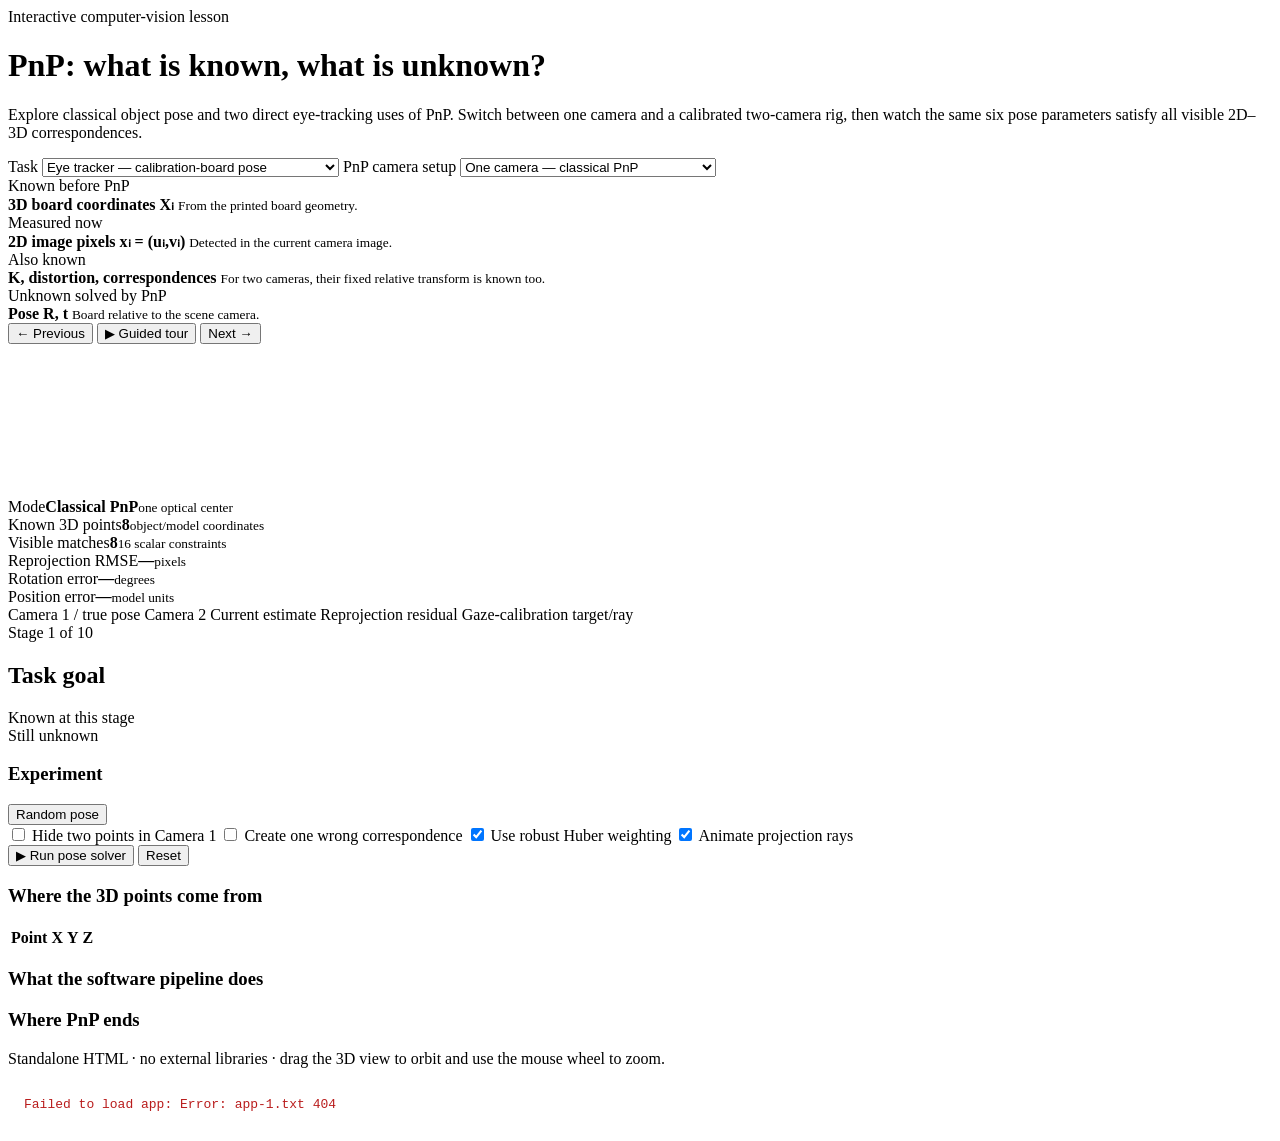
==== index.html @ 197771dc "Publish PnP Explorer website" ====
<!doctype html>
<html lang="en">
<head>
  <meta charset="utf-8" />
  <meta name="viewport" content="width=device-width,initial-scale=1" />
  <title>PnP Explorer — Classical and Eye-Tracking Tasks</title>
  <link rel="stylesheet" href="style.css">
</head>
<body>
  <div class="app">
    <header class="hero">
      <div>
        <span class="eyebrow">Interactive computer-vision lesson</span>
        <h1>PnP: what is known, what is unknown?</h1>
        <p class="lead">Explore classical object pose and two direct eye-tracking uses of PnP. Switch between one camera and a calibrated two-camera rig, then watch the same six pose parameters satisfy all visible 2D–3D correspondences.</p>
      </div>
      <div class="selector-grid">
        <label class="field">Task
          <select id="taskSelect">
            <option value="generic">Classical PnP — known 3D object</option>
            <option value="eyeBoard" selected>Eye tracker — calibration-board pose</option>
            <option value="headPose">Eye tracker — head pose from face landmarks</option>
          </select>
        </label>
        <label class="field">PnP camera setup
          <select id="cameraSelect">
            <option value="1" selected>One camera — classical PnP</option>
            <option value="2">Two calibrated cameras — joint rig PnP</option>
          </select>
        </label>
        <div id="cameraMeaning" class="mode-note"></div>
      </div>
    </header>

    <section class="truth-strip" aria-label="Known and unknown quantities">
      <article class="truth-card" style="--accent:var(--blue)">
        <div class="label">Known before PnP</div>
        <strong id="known3DStrip">3D board coordinates Xᵢ</strong>
        <small id="known3DSource">From the printed board geometry.</small>
      </article>
      <article class="truth-card" style="--accent:var(--purple)">
        <div class="label">Measured now</div>
        <strong>2D image pixels xᵢ = (uᵢ,vᵢ)</strong>
        <small>Detected in the current camera image.</small>
      </article>
      <article class="truth-card" style="--accent:var(--orange)">
        <div class="label">Also known</div>
        <strong>K, distortion, correspondences</strong>
        <small id="rigKnownStrip">For two cameras, their fixed relative transform is known too.</small>
      </article>
      <article class="truth-card" style="--accent:var(--green)">
        <div class="label">Unknown solved by PnP</div>
        <strong>Pose R, t</strong>
        <small id="unknownStrip">Board relative to the scene camera.</small>
      </article>
    </section>

    <section class="stage-shell">
      <div id="stageTabs" class="stage-tabs" aria-label="Explanation stages"></div>
      <div class="nav-buttons">
        <button id="prevBtn" class="btn small" type="button">← Previous</button>
        <button id="tourBtn" class="btn primary small" type="button">▶ Guided tour</button>
        <button id="nextBtn" class="btn small" type="button">Next →</button>
      </div>
    </section>

    <main class="layout">
      <section class="visual-card">
        <canvas id="sceneCanvas" aria-label="Animated PnP visualization"></canvas>
        <div class="metrics">
          <div class="metric"><span>Mode</span><strong id="modeMetric">Classical PnP</strong><small id="modeMetricSub">one optical center</small></div>
          <div class="metric"><span>Known 3D points</span><strong id="pointMetric">8</strong><small>object/model coordinates</small></div>
          <div class="metric"><span>Visible matches</span><strong id="matchMetric">8</strong><small id="constraintMetric">16 scalar constraints</small></div>
          <div class="metric"><span>Reprojection RMSE</span><strong id="rmseMetric">—</strong><small>pixels</small></div>
          <div class="metric"><span>Rotation error</span><strong id="rotMetric">—</strong><small>degrees</small></div>
          <div class="metric"><span>Position error</span><strong id="posMetric">—</strong><small>model units</small></div>
        </div>
        <div class="legend">
          <span><i style="--c:var(--blue)"></i>Camera 1 / true pose</span>
          <span><i style="--c:var(--purple)"></i>Camera 2</span>
          <span><i style="--c:var(--green)"></i>Current estimate</span>
          <span><i style="--c:var(--red)"></i>Reprojection residual</span>
          <span><i style="--c:var(--yellow)"></i>Gaze-calibration target/ray</span>
        </div>
      </section>

      <aside class="sidebar">
        <section class="side-card">
          <span id="stageBadge" class="badge">Stage 1 of 10</span>
          <h2 id="stageTitle">Task goal</h2>
          <p id="stageText"></p>
          <div class="ku-grid">
            <div class="ku"><div class="k">Known at this stage</div><div id="knownStage" class="v"></div></div>
            <div class="ku"><div class="k">Still unknown</div><div id="unknownStage" class="v"></div></div>
          </div>
          <div id="equation" class="equation"></div>
          <div id="detailList" class="detail-list"></div>
          <div id="stageCallout" class="callout"></div>
        </section>

        <section class="side-card">
          <div class="control-head">
            <h3>Experiment</h3>
            <button id="randomBtn" class="btn small" type="button">Random pose</button>
          </div>
          <div id="sliderList" class="slider-list"></div>
          <div class="toggle-list">
            <label class="toggle"><input id="occlusionToggle" type="checkbox" /> Hide two points in Camera 1</label>
            <label class="toggle"><input id="outlierToggle" type="checkbox" /> Create one wrong correspondence</label>
            <label class="toggle"><input id="robustToggle" type="checkbox" checked /> Use robust Huber weighting</label>
            <label class="toggle"><input id="rayToggle" type="checkbox" checked /> Animate projection rays</label>
          </div>
          <div class="button-grid">
            <button id="solveBtn" class="btn primary" type="button">▶ Run pose solver</button>
            <button id="resetBtn" class="btn" type="button">Reset</button>
          </div>
          <div id="experimentNote" class="callout"></div>
        </section>
      </aside>
    </main>

    <section class="lower-grid">
      <article class="info-card">
        <h3 id="pointSourceTitle">Where the 3D points come from</h3>
        <p id="pointSourceText"></p>
        <div style="overflow:auto;margin-top:10px">
          <table class="point-table">
            <thead><tr><th>Point</th><th>X</th><th>Y</th><th>Z</th></tr></thead>
            <tbody id="pointTableBody"></tbody>
          </table>
        </div>
      </article>

      <article class="info-card">
        <h3>What the software pipeline does</h3>
        <div id="pipeline" class="pipeline"></div>
      </article>

      <article class="info-card">
        <h3 id="eyeLinkTitle">Where PnP ends</h3>
        <p id="eyeLinkText"></p>
        <div id="eyeLinkCallout" class="callout"></div>
      </article>
    </section>

    <div class="footer-note">Standalone HTML · no external libraries · drag the 3D view to orbit and use the mouse wheel to zoom.</div>
  </div>

<script>
Promise.all(['app-1.txt','app-2.txt','app-3.txt','app-4.txt','app-5.txt'].map(p=>fetch(p).then(r=>{if(!r.ok)throw new Error(p+' '+r.status);return r.text()})))
.then(parts=>(0,eval)(parts.join('')))
.catch(err=>{document.body.insertAdjacentHTML('beforeend','<pre style="padding:16px;color:#b91c1c">Failed to load app: '+String(err)+'</pre>')});
</script>
</body>
</html>
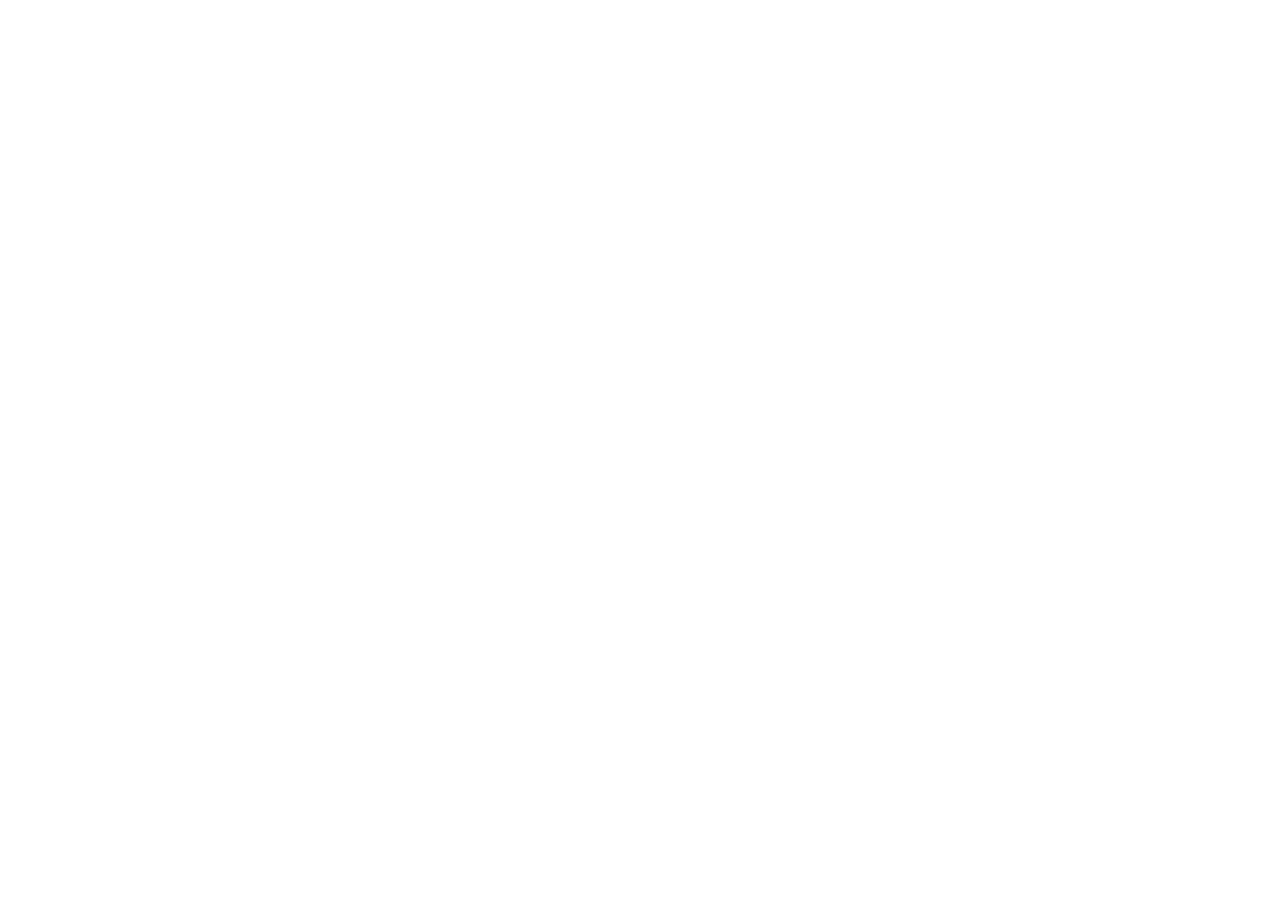
==== commit 327d1283: "Publish Нейробюро онлайн cognitive test shell" ====
--- a/index.html
+++ b/index.html
@@ -1,155 +1,13 @@
-<!doctype html>
-<html lang="en">
+<!DOCTYPE html>
+<html lang="ru">
 <head>
-  <meta charset="utf-8" />
-  <meta name="viewport" content="width=device-width,initial-scale=1" />
-  <title>PnP Explorer — Classical and Eye-Tracking Tasks</title>
-  <link rel="stylesheet" href="style.css">
+<meta charset="UTF-8" />
+<meta name="viewport" content="width=device-width, initial-scale=1.0" />
+<title>Нейробюро онлайн — интерактивный когнитивный тест</title>
+<link rel="stylesheet" href="styles.css">
 </head>
 <body>
-  <div class="app">
-    <header class="hero">
-      <div>
-        <span class="eyebrow">Interactive computer-vision lesson</span>
-        <h1>PnP: what is known, what is unknown?</h1>
-        <p class="lead">Explore classical object pose and two direct eye-tracking uses of PnP. Switch between one camera and a calibrated two-camera rig, then watch the same six pose parameters satisfy all visible 2D–3D correspondences.</p>
-      </div>
-      <div class="selector-grid">
-        <label class="field">Task
-          <select id="taskSelect">
-            <option value="generic">Classical PnP — known 3D object</option>
-            <option value="eyeBoard" selected>Eye tracker — calibration-board pose</option>
-            <option value="headPose">Eye tracker — head pose from face landmarks</option>
-          </select>
-        </label>
-        <label class="field">PnP camera setup
-          <select id="cameraSelect">
-            <option value="1" selected>One camera — classical PnP</option>
-            <option value="2">Two calibrated cameras — joint rig PnP</option>
-          </select>
-        </label>
-        <div id="cameraMeaning" class="mode-note"></div>
-      </div>
-    </header>
-
-    <section class="truth-strip" aria-label="Known and unknown quantities">
-      <article class="truth-card" style="--accent:var(--blue)">
-        <div class="label">Known before PnP</div>
-        <strong id="known3DStrip">3D board coordinates Xᵢ</strong>
-        <small id="known3DSource">From the printed board geometry.</small>
-      </article>
-      <article class="truth-card" style="--accent:var(--purple)">
-        <div class="label">Measured now</div>
-        <strong>2D image pixels xᵢ = (uᵢ,vᵢ)</strong>
-        <small>Detected in the current camera image.</small>
-      </article>
-      <article class="truth-card" style="--accent:var(--orange)">
-        <div class="label">Also known</div>
-        <strong>K, distortion, correspondences</strong>
-        <small id="rigKnownStrip">For two cameras, their fixed relative transform is known too.</small>
-      </article>
-      <article class="truth-card" style="--accent:var(--green)">
-        <div class="label">Unknown solved by PnP</div>
-        <strong>Pose R, t</strong>
-        <small id="unknownStrip">Board relative to the scene camera.</small>
-      </article>
-    </section>
-
-    <section class="stage-shell">
-      <div id="stageTabs" class="stage-tabs" aria-label="Explanation stages"></div>
-      <div class="nav-buttons">
-        <button id="prevBtn" class="btn small" type="button">← Previous</button>
-        <button id="tourBtn" class="btn primary small" type="button">▶ Guided tour</button>
-        <button id="nextBtn" class="btn small" type="button">Next →</button>
-      </div>
-    </section>
-
-    <main class="layout">
-      <section class="visual-card">
-        <canvas id="sceneCanvas" aria-label="Animated PnP visualization"></canvas>
-        <div class="metrics">
-          <div class="metric"><span>Mode</span><strong id="modeMetric">Classical PnP</strong><small id="modeMetricSub">one optical center</small></div>
-          <div class="metric"><span>Known 3D points</span><strong id="pointMetric">8</strong><small>object/model coordinates</small></div>
-          <div class="metric"><span>Visible matches</span><strong id="matchMetric">8</strong><small id="constraintMetric">16 scalar constraints</small></div>
-          <div class="metric"><span>Reprojection RMSE</span><strong id="rmseMetric">—</strong><small>pixels</small></div>
-          <div class="metric"><span>Rotation error</span><strong id="rotMetric">—</strong><small>degrees</small></div>
-          <div class="metric"><span>Position error</span><strong id="posMetric">—</strong><small>model units</small></div>
-        </div>
-        <div class="legend">
-          <span><i style="--c:var(--blue)"></i>Camera 1 / true pose</span>
-          <span><i style="--c:var(--purple)"></i>Camera 2</span>
-          <span><i style="--c:var(--green)"></i>Current estimate</span>
-          <span><i style="--c:var(--red)"></i>Reprojection residual</span>
-          <span><i style="--c:var(--yellow)"></i>Gaze-calibration target/ray</span>
-        </div>
-      </section>
-
-      <aside class="sidebar">
-        <section class="side-card">
-          <span id="stageBadge" class="badge">Stage 1 of 10</span>
-          <h2 id="stageTitle">Task goal</h2>
-          <p id="stageText"></p>
-          <div class="ku-grid">
-            <div class="ku"><div class="k">Known at this stage</div><div id="knownStage" class="v"></div></div>
-            <div class="ku"><div class="k">Still unknown</div><div id="unknownStage" class="v"></div></div>
-          </div>
-          <div id="equation" class="equation"></div>
-          <div id="detailList" class="detail-list"></div>
-          <div id="stageCallout" class="callout"></div>
-        </section>
-
-        <section class="side-card">
-          <div class="control-head">
-            <h3>Experiment</h3>
-            <button id="randomBtn" class="btn small" type="button">Random pose</button>
-          </div>
-          <div id="sliderList" class="slider-list"></div>
-          <div class="toggle-list">
-            <label class="toggle"><input id="occlusionToggle" type="checkbox" /> Hide two points in Camera 1</label>
-            <label class="toggle"><input id="outlierToggle" type="checkbox" /> Create one wrong correspondence</label>
-            <label class="toggle"><input id="robustToggle" type="checkbox" checked /> Use robust Huber weighting</label>
-            <label class="toggle"><input id="rayToggle" type="checkbox" checked /> Animate projection rays</label>
-          </div>
-          <div class="button-grid">
-            <button id="solveBtn" class="btn primary" type="button">▶ Run pose solver</button>
-            <button id="resetBtn" class="btn" type="button">Reset</button>
-          </div>
-          <div id="experimentNote" class="callout"></div>
-        </section>
-      </aside>
-    </main>
-
-    <section class="lower-grid">
-      <article class="info-card">
-        <h3 id="pointSourceTitle">Where the 3D points come from</h3>
-        <p id="pointSourceText"></p>
-        <div style="overflow:auto;margin-top:10px">
-          <table class="point-table">
-            <thead><tr><th>Point</th><th>X</th><th>Y</th><th>Z</th></tr></thead>
-            <tbody id="pointTableBody"></tbody>
-          </table>
-        </div>
-      </article>
-
-      <article class="info-card">
-        <h3>What the software pipeline does</h3>
-        <div id="pipeline" class="pipeline"></div>
-      </article>
-
-      <article class="info-card">
-        <h3 id="eyeLinkTitle">Where PnP ends</h3>
-        <p id="eyeLinkText"></p>
-        <div id="eyeLinkCallout" class="callout"></div>
-      </article>
-    </section>
-
-    <div class="footer-note">Standalone HTML · no external libraries · drag the 3D view to orbit and use the mouse wheel to zoom.</div>
-  </div>
-
-<script>
-Promise.all(['app-1.txt','app-2.txt','app-3.txt','app-4.txt','app-5.txt'].map(p=>fetch(p).then(r=>{if(!r.ok)throw new Error(p+' '+r.status);return r.text()})))
-.then(parts=>(0,eval)(parts.join('')))
-.catch(err=>{document.body.insertAdjacentHTML('beforeend','<pre style="padding:16px;color:#b91c1c">Failed to load app: '+String(err)+'</pre>')});
-</script>
+<div id="app"></div>
+<script src="app.js"></script>
 </body>
 </html>
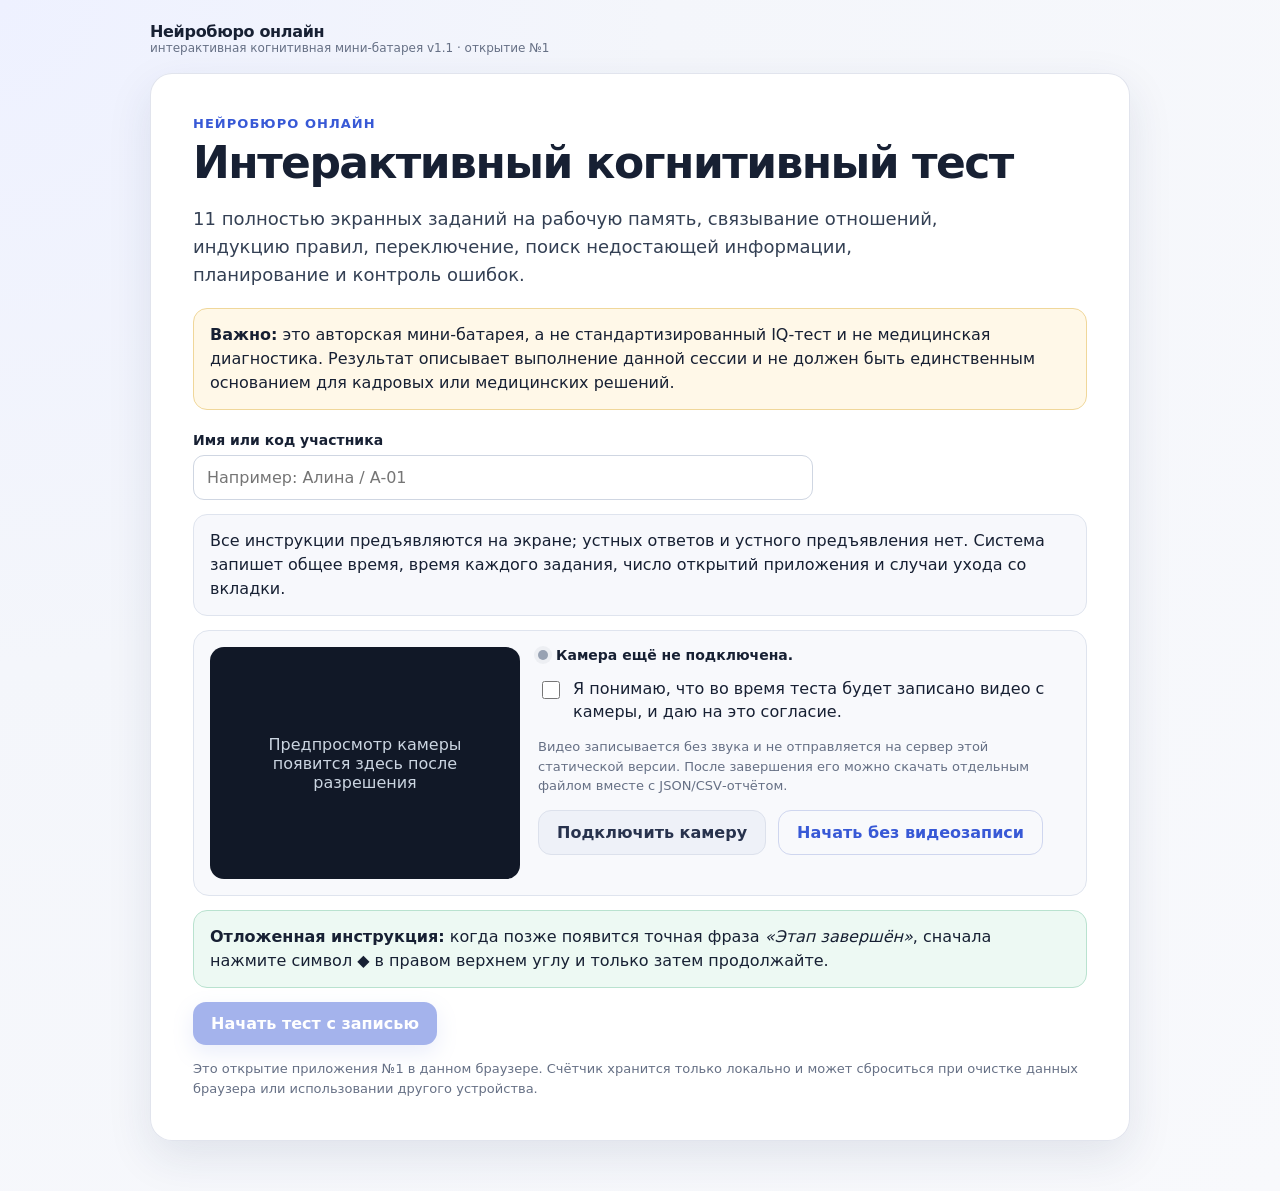
==== commit 2427c79f: "Make Нейробюро онлайн runnable from public branch" ====
--- a/index.html
+++ b/index.html
@@ -8,6 +8,27 @@
 </head>
 <body>
 <div id="app"></div>
-<script src="app.js"></script>
+<script>
+(async () => {
+  const parts = [
+    'app.part01.txt','app.part02.txt','app.part03.txt','app.part04.txt',
+    'app.part05.txt','app.part06.txt','app.part07.txt'
+  ];
+  try {
+    const source = (await Promise.all(parts.map(async path => {
+      const response = await fetch(path, { cache: 'no-store' });
+      if (!response.ok) throw new Error(`${path}: HTTP ${response.status}`);
+      return response.text();
+    }))).join('');
+    (0, eval)(source);
+  } catch (error) {
+    document.getElementById('app').innerHTML =
+      '<main style="max-width:760px;margin:48px auto;padding:24px;font-family:system-ui">' +
+      '<h1>Не удалось загрузить тест</h1><p>' +
+      String(error).replace(/[&<>"]/g, c => ({'&':'&amp;','<':'&lt;','>':'&gt;','"':'&quot;'}[c])) +
+      '</p></main>';
+  }
+})();
+</script>
 </body>
 </html>
--- a/styles.css
+++ b/styles.css
@@ -0,0 +1,182 @@
+:root {
+    --bg: #f4f6fb;
+    --panel: #ffffff;
+    --text: #172033;
+    --muted: #667085;
+    --line: #dfe4ee;
+    --accent: #3859d6;
+    --accent2: #6e43d6;
+    --good: #1f8f5f;
+    --warn: #b7791f;
+    --bad: #c43d4b;
+    --shadow: 0 16px 45px rgba(30, 45, 90, .10);
+  }
+  * { box-sizing: border-box; }
+  body {
+    margin: 0;
+    font-family: Inter, ui-sans-serif, system-ui, -apple-system, BlinkMacSystemFont, "Segoe UI", sans-serif;
+    background: radial-gradient(circle at top left, #eef1ff 0, var(--bg) 38%, #f8f9fc 100%);
+    color: var(--text);
+    min-height: 100vh;
+  }
+  button, input { font: inherit; }
+  #app { min-height: 100vh; }
+  .shell { width: min(980px, calc(100% - 32px)); margin: 0 auto; padding: 22px 0 50px; }
+  .topbar {
+    display: flex; align-items: center; justify-content: space-between; gap: 16px;
+    margin-bottom: 18px;
+  }
+  .brand { font-weight: 800; letter-spacing: -.02em; }
+  .version { font-size: 12px; color: var(--muted); }
+  .progress-wrap { flex: 1; max-width: 460px; }
+  .progress-label { display: flex; justify-content: space-between; font-size: 12px; color: var(--muted); margin-bottom: 6px; }
+  .progress { height: 8px; background: #e7eaf2; border-radius: 999px; overflow: hidden; }
+  .progress > div { height: 100%; background: linear-gradient(90deg, var(--accent), var(--accent2)); transition: width .35s ease; }
+  .card {
+    background: rgba(255,255,255,.96);
+    border: 1px solid rgba(222,226,236,.9);
+    border-radius: 22px;
+    box-shadow: var(--shadow);
+    padding: clamp(22px, 4vw, 42px);
+  }
+  h1 { margin: 0 0 14px; font-size: clamp(28px, 4vw, 44px); line-height: 1.08; letter-spacing: -.035em; }
+  h2 { margin: 0 0 12px; font-size: clamp(24px, 3vw, 34px); letter-spacing: -.025em; }
+  h3 { margin: 22px 0 10px; }
+  p { line-height: 1.58; }
+  .lead { font-size: 18px; color: #344054; max-width: 780px; }
+  .muted { color: var(--muted); }
+  .note { padding: 14px 16px; background: #f7f8fc; border: 1px solid var(--line); border-radius: 14px; line-height: 1.5; }
+  .warning { background: #fff8e8; border-color: #f0d79a; }
+  .success { background: #edf9f3; border-color: #b9e2cf; }
+  .danger { background: #fff0f2; border-color: #f2c2ca; }
+  .row { display: flex; gap: 12px; align-items: center; flex-wrap: wrap; }
+  .col { display: grid; gap: 14px; }
+  .btn {
+    border: 0; border-radius: 13px; padding: 12px 18px; cursor: pointer;
+    background: var(--accent); color: white; font-weight: 750;
+    transition: transform .12s ease, box-shadow .12s ease, opacity .12s ease;
+    box-shadow: 0 8px 20px rgba(56, 89, 214, .22);
+  }
+  .btn:hover { transform: translateY(-1px); }
+  .btn:active { transform: translateY(0); }
+  .btn.secondary { background: #eef1f8; color: #27324d; box-shadow: none; border: 1px solid #dce1ec; }
+  .btn.ghost { background: transparent; color: var(--accent); box-shadow: none; border: 1px solid #cfd6ef; }
+  .btn.danger { background: var(--bad); }
+  .btn:disabled { opacity: .45; cursor: not-allowed; transform: none; }
+  .field { display: grid; gap: 7px; }
+  .field label { font-weight: 700; font-size: 14px; }
+  input[type="text"], input[type="number"] {
+    width: 100%; padding: 12px 13px; border: 1px solid #cfd6e2; border-radius: 11px; color: var(--text); background: white;
+  }
+  input:focus { outline: 3px solid rgba(56,89,214,.13); border-color: var(--accent); }
+  .stage-kicker { color: var(--accent); font-size: 13px; font-weight: 800; text-transform: uppercase; letter-spacing: .08em; margin-bottom: 8px; }
+  .task-instruction { font-size: 18px; line-height: 1.55; margin-bottom: 20px; }
+  .choice-grid { display: grid; grid-template-columns: repeat(auto-fit, minmax(190px, 1fr)); gap: 12px; }
+  .choice {
+    border: 1px solid #d7dce8; background: white; color: var(--text); border-radius: 14px; padding: 15px;
+    cursor: pointer; text-align: left; transition: border-color .15s, background .15s, transform .1s;
+  }
+  .choice:hover { border-color: #9aa8dd; transform: translateY(-1px); }
+  .choice.selected { border-color: var(--accent); background: #eef1ff; box-shadow: inset 0 0 0 1px var(--accent); }
+  .choice.correct-preview { border-color: var(--good); }
+  .center { text-align: center; }
+  .countdown { font-size: 44px; font-weight: 900; letter-spacing: -.04em; color: var(--accent); margin: 12px 0; }
+  .pair-grid { display: grid; grid-template-columns: repeat(3, minmax(0, 1fr)); gap: 14px; margin-top: 22px; }
+  .pair-card { border: 1px solid #dfe3ec; border-radius: 18px; padding: 18px; display: grid; place-items: center; background: #fbfcff; min-height: 120px; }
+  .pair-code { font-weight: 850; font-size: 22px; color: var(--accent); }
+  .pair-symbol { font-size: 44px; line-height: 1.1; }
+  .sequence-symbol { font-size: clamp(76px, 12vw, 120px); margin: 52px 0; }
+  .symbol-grid { display: grid; grid-template-columns: repeat(4, 1fr); gap: 10px; margin-top: 18px; }
+  .symbol-btn { font-size: 34px; padding: 14px 6px; border: 1px solid #d7dce8; background: white; border-radius: 14px; cursor: pointer; }
+  .answer-strip { min-height: 62px; border: 1px dashed #cfd6e2; border-radius: 14px; padding: 10px; display: flex; gap: 8px; flex-wrap: wrap; align-items: center; margin: 12px 0; }
+  .answer-chip { font-size: 29px; padding: 4px 10px; background: #eef1ff; border-radius: 10px; }
+  .token-grid { display: grid; grid-template-columns: repeat(4, 1fr); gap: 10px; }
+  .token { padding: 14px; border: 1px solid #d7dce8; border-radius: 13px; background: white; cursor: pointer; font-weight: 750; text-align: center; }
+  .token.used { opacity: .35; cursor: default; }
+  .matrix { display: grid; grid-template-columns: repeat(3, minmax(90px, 1fr)); gap: 10px; max-width: 560px; margin: 20px auto; }
+  .matrix-cell { min-height: 92px; display: grid; place-items: center; font-size: 34px; border: 1px solid #d7dce8; border-radius: 14px; background: #fbfcff; }
+  .matrix-cell.missing { border-style: dashed; color: var(--muted); }
+  .logic-box { border-left: 4px solid var(--accent); padding: 14px 16px; background: #f7f8fc; border-radius: 0 12px 12px 0; line-height: 1.7; margin-bottom: 20px; }
+  .question-block { border-top: 1px solid var(--line); padding-top: 18px; margin-top: 18px; }
+  .confidence { margin-top: 24px; padding-top: 18px; border-top: 1px solid var(--line); }
+  input[type="range"] { width: 100%; }
+  .conf-value { font-weight: 850; color: var(--accent); }
+  .stimulus { min-height: 230px; display: grid; place-items: center; }
+  .shape { width: 110px; height: 110px; display: inline-block; }
+  .circle { border-radius: 50%; }
+  .triangle { width: 0; height: 0; border-left: 58px solid transparent; border-right: 58px solid transparent; border-bottom: 108px solid; }
+  .blue.circle { background: #356fd6; }
+  .orange.circle { background: #e88c2f; }
+  .blue.triangle { border-bottom-color: #356fd6; }
+  .orange.triangle { border-bottom-color: #e88c2f; }
+  .response-row { display: grid; grid-template-columns: 1fr 1fr; gap: 14px; }
+  .response-btn { font-size: 19px; min-height: 70px; }
+  .mini-progress { height: 7px; border-radius: 999px; background: #e8ebf3; overflow: hidden; }
+  .mini-progress div { height: 100%; background: var(--accent); transition: width .2s; }
+  .info-grid { display: grid; grid-template-columns: repeat(auto-fit, minmax(210px, 1fr)); gap: 12px; }
+  .info-card { min-height: 132px; border: 1px solid #d7dce8; border-radius: 15px; padding: 15px; background: white; cursor: pointer; display: grid; align-content: center; gap: 8px; }
+  .info-card.revealed { background: #f2f5ff; border-color: #aebbe8; cursor: default; }
+  .info-card .value { font-size: 20px; font-weight: 850; color: var(--accent); }
+  .probe-log { display: grid; gap: 8px; margin-top: 14px; }
+  .probe-entry { padding: 10px 12px; border-radius: 10px; background: #f6f7fa; display: flex; justify-content: space-between; gap: 10px; }
+  .probe-entry.yes { border-left: 4px solid var(--good); }
+  .probe-entry.no { border-left: 4px solid var(--bad); }
+  .step-list { display: grid; gap: 10px; }
+  .step-item { border: 1px solid #d7dce8; border-radius: 12px; background: white; padding: 13px; cursor: pointer; }
+  .step-item.used { opacity: .35; cursor: default; }
+  .prospective-target { position: fixed; top: 14px; right: 18px; width: 34px; height: 34px; border: 0; background: transparent; font-size: 27px; cursor: pointer; z-index: 20; opacity: .87; }
+  .result-grid { display: grid; grid-template-columns: repeat(auto-fit, minmax(220px, 1fr)); gap: 14px; margin-top: 20px; }
+  .metric { padding: 16px; border: 1px solid var(--line); border-radius: 15px; background: #fbfcff; }
+  .metric .value { font-size: 30px; font-weight: 900; letter-spacing: -.03em; margin-top: 5px; }
+  .domain { display: grid; grid-template-columns: 170px 1fr 64px; gap: 12px; align-items: center; margin: 12px 0; }
+  .bar { height: 10px; background: #e8ebf3; border-radius: 999px; overflow: hidden; }
+  .bar div { height: 100%; background: linear-gradient(90deg, var(--accent), var(--accent2)); }
+  table { width: 100%; border-collapse: collapse; font-size: 14px; }
+  th, td { padding: 10px; border-bottom: 1px solid var(--line); text-align: left; vertical-align: top; }
+  th { color: var(--muted); font-size: 12px; text-transform: uppercase; letter-spacing: .04em; }
+  details { margin-top: 18px; }
+  summary { cursor: pointer; font-weight: 800; }
+  .tag { display: inline-flex; padding: 4px 8px; border-radius: 999px; font-size: 12px; font-weight: 800; }
+  .tag.good { background: #e8f7ef; color: #17734c; }
+  .tag.warn { background: #fff4d8; color: #8a5c14; }
+  .tag.bad { background: #fde9ec; color: #a32c39; }
+  .footer-actions { margin-top: 24px; display: flex; gap: 10px; flex-wrap: wrap; }
+  .session-meta { display: flex; align-items: center; justify-content: flex-end; gap: 12px; flex: 1; }
+  .timer-pill { white-space: nowrap; min-width: 104px; text-align: center; padding: 9px 12px; border-radius: 999px; background: #eef1ff; color: #263e9e; font-weight: 850; font-variant-numeric: tabular-nums; }
+  .camera-panel { display: grid; grid-template-columns: minmax(220px, 310px) 1fr; gap: 18px; align-items: start; padding: 16px; border: 1px solid var(--line); border-radius: 16px; background: #f8f9fc; }
+  .camera-preview-wrap { position: relative; aspect-ratio: 4 / 3; overflow: hidden; border-radius: 14px; background: #111827; display: grid; place-items: center; }
+  .camera-preview { width: 100%; height: 100%; object-fit: cover; transform: scaleX(-1); }
+  .camera-placeholder { position: absolute; inset: 0; display: grid; place-items: center; color: #cbd5e1; text-align: center; padding: 20px; pointer-events: none; }
+  .camera-status { display: flex; align-items: center; gap: 8px; font-size: 14px; font-weight: 750; }
+  .status-dot { width: 10px; height: 10px; border-radius: 50%; background: #98a2b3; box-shadow: 0 0 0 4px rgba(152,162,179,.12); }
+  .status-dot.ready, .status-dot.recording { background: var(--good); box-shadow: 0 0 0 4px rgba(31,143,95,.12); }
+  .status-dot.requesting { background: var(--warn); box-shadow: 0 0 0 4px rgba(183,121,31,.12); }
+  .status-dot.error, .status-dot.denied { background: var(--bad); box-shadow: 0 0 0 4px rgba(196,61,75,.12); }
+  .checkbox-row { display: flex; align-items: flex-start; gap: 10px; line-height: 1.45; }
+  .checkbox-row input { margin-top: 4px; width: 18px; height: 18px; flex: 0 0 auto; }
+  .privacy-copy { font-size: 13px; color: var(--muted); line-height: 1.5; }
+  .recording-badge { display: inline-flex; align-items: center; gap: 7px; padding: 5px 9px; border-radius: 999px; background: #fff0f2; color: #9d2937; font-size: 12px; font-weight: 850; }
+  .recording-badge::before { content: ''; width: 8px; height: 8px; border-radius: 50%; background: #d92d20; animation: pulseRec 1.4s infinite; }
+  @keyframes pulseRec { 0%,100% { opacity: 1; } 50% { opacity: .35; } }
+  .hidden { display: none !important; }
+  @media (max-width: 680px) {
+    .shell { width: min(100% - 20px, 980px); padding-top: 10px; }
+    .card { border-radius: 17px; padding: 20px; }
+    .topbar { align-items: flex-start; flex-direction: column; }
+    .session-meta { width: 100%; align-items: stretch; flex-direction: column; }
+    .timer-pill { align-self: flex-end; }
+    .camera-panel { grid-template-columns: 1fr; }
+    .progress-wrap { width: 100%; max-width: none; }
+    .pair-grid { grid-template-columns: repeat(2, 1fr); }
+    .token-grid { grid-template-columns: repeat(2, 1fr); }
+    .symbol-grid { grid-template-columns: repeat(4, 1fr); }
+    .domain { grid-template-columns: 1fr; gap: 5px; }
+  }
+  @media print {
+    body { background: white; }
+    .topbar, .footer-actions, .prospective-target { display: none !important; }
+    .shell { width: 100%; padding: 0; }
+    .card { box-shadow: none; border: 0; padding: 0; }
+    details { display: block; }
+    details > * { display: block; }
+  }
